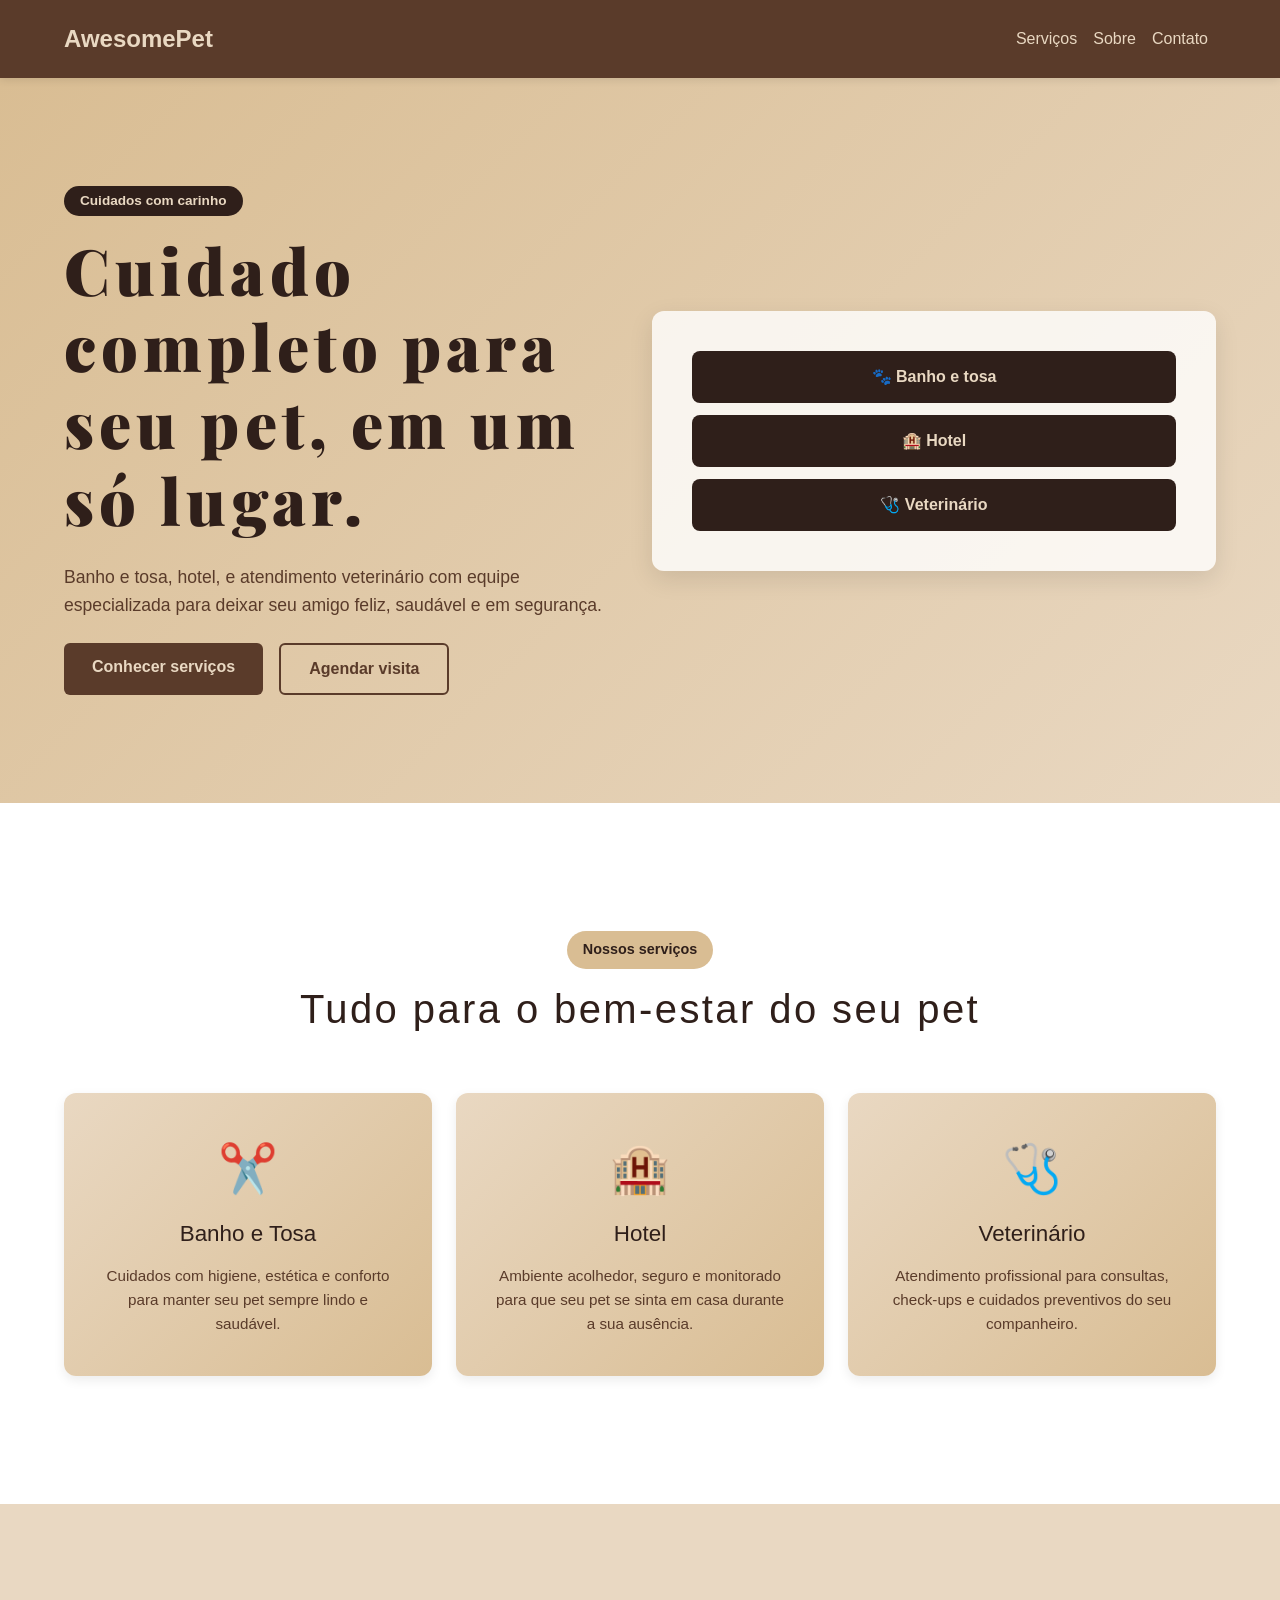
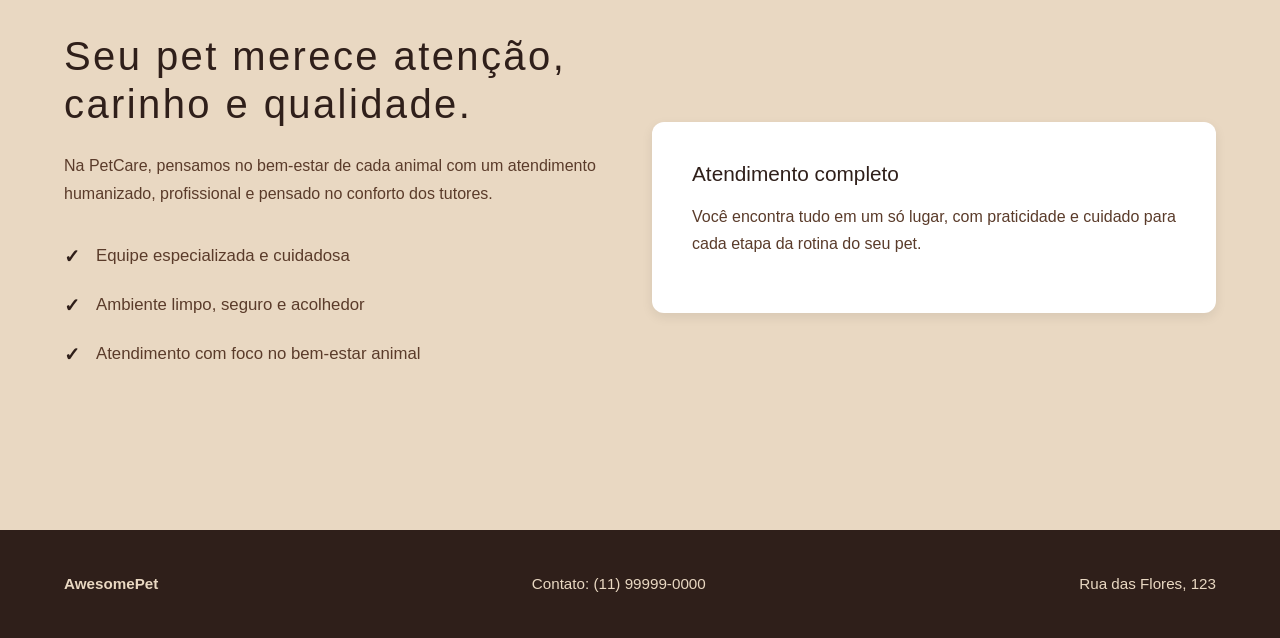
==== index.html @ 833f7760 "feat: Interface para projeto IBM" ====
<!doctype html>
<html lang="pt-BR">
  <head>
    <meta charset="UTF-8" />
    <meta name="viewport" content="width=device-width, initial-scale=1.0" />
    <title>AwesomePet | Serviços para Pets</title>
    <link
      href="https://cdn.jsdelivr.net/npm/bootstrap@5.3.3/dist/css/bootstrap.min.css"
      rel="stylesheet"
      crossorigin="anonymous"
    />
    <link rel="preconnect" href="https://fonts.googleapis.com" />
    <link rel="preconnect" href="https://fonts.gstatic.com" crossorigin />
    <link
      href="https://fonts.googleapis.com/css2?family=Playfair+Display:wght@700;900&display=swap"
      rel="stylesheet"
    />
    <link rel="stylesheet" href="css/styles.css" />
  </head>
  <body>
    <nav class="navbar navbar-expand-lg">
      <div class="container">
        <a class="navbar-brand" href="index.html">AwesomePet</a>
        <button
          class="navbar-toggler"
          type="button"
          data-bs-toggle="collapse"
          data-bs-target="#menuNav"
          aria-controls="menuNav"
          aria-expanded="false"
          aria-label="Toggle navigation"
        >
          <span class="navbar-toggler-icon"></span>
        </button>
        <div class="collapse navbar-collapse" id="menuNav">
          <ul class="navbar-nav ms-auto">
            <li class="nav-item">
              <a class="nav-link" href="#servicos">Serviços</a>
            </li>
            <li class="nav-item">
              <a class="nav-link" href="#sobre">Sobre</a>
            </li>
            <li class="nav-item">
              <a class="nav-link" href="#contato">Contato</a>
            </li>
          </ul>
        </div>
      </div>
    </nav>

    <header class="hero">
      <div class="container">
        <div class="row align-items-center gy-4">
          <div class="col-lg-6">
            <span class="badge">Cuidados com carinho</span>
            <h1>Cuidado completo para seu pet, em um só lugar.</h1>
            <p>
              Banho e tosa, hotel, e atendimento veterinário com equipe
              especializada para deixar seu amigo feliz, saudável e em
              segurança.
            </p>
            <div class="d-flex flex-wrap gap-3">
              <a class="btn btn-primary" href="#servicos">Conhecer serviços</a>
              <a class="btn btn-outline" href="#contato">Agendar visita</a>
            </div>
          </div>

          <div class="col-lg-6">
            <div class="hero-card">
              <div class="pet-pill">🐾 Banho e tosa</div>
              <div class="pet-pill">🏨 Hotel</div>
              <div class="pet-pill">🩺 Veterinário</div>
            </div>
          </div>
        </div>
      </div>
    </header>

    <main>
      <section id="servicos" class="services-section">
        <div class="container">
          <div class="section-title text-center">
            <span class="eyebrow">Nossos serviços</span>
            <h2>Tudo para o bem-estar do seu pet</h2>
          </div>

          <div class="row g-4">
            <div class="col-md-4">
              <a class="service-card-link" href="pages/banho-tosa.html">
                <div class="service-card">
                  <div class="icon">✂️</div>
                  <h3>Banho e Tosa</h3>
                  <p>
                    Cuidados com higiene, estética e conforto para manter seu
                    pet sempre lindo e saudável.
                  </p>
                </div>
              </a>
            </div>

            <div class="col-md-4">
              <a class="service-card-link" href="pages/hotel.html">
                <div class="service-card">
                  <div class="icon">🏨</div>
                  <h3>Hotel</h3>
                  <p>
                    Ambiente acolhedor, seguro e monitorado para que seu pet se
                    sinta em casa durante a sua ausência.
                  </p>
                </div>
              </a>
            </div>

            <div class="col-md-4">
              <a class="service-card-link" href="pages/veterinario.html">
                <div class="service-card">
                  <div class="icon">🩺</div>
                  <h3>Veterinário</h3>
                  <p>
                    Atendimento profissional para consultas, check-ups e
                    cuidados preventivos do seu companheiro.
                  </p>
                </div>
              </a>
            </div>
          </div>
        </div>
      </section>

      <section id="sobre" class="about-section">
        <div class="container">
          <div class="row align-items-center gy-4">
            <div class="col-lg-6">
              <h2>Seu pet merece atenção, carinho e qualidade.</h2>
              <p>
                Na PetCare, pensamos no bem-estar de cada animal com um
                atendimento humanizado, profissional e pensado no conforto dos
                tutores.
              </p>
              <ul class="feature-list">
                <li>Equipe especializada e cuidadosa</li>
                <li>Ambiente limpo, seguro e acolhedor</li>
                <li>Atendimento com foco no bem-estar animal</li>
              </ul>
            </div>

            <div class="col-lg-6">
              <div class="info-box">
                <h3>Atendimento completo</h3>
                <p>
                  Você encontra tudo em um só lugar, com praticidade e cuidado
                  para cada etapa da rotina do seu pet.
                </p>
              </div>
            </div>
          </div>
        </div>
      </section>
    </main>

    <footer id="contato" class="footer">
      <div
        class="container d-flex justify-content-between flex-wrap gap-3 align-items-center"
      >
        <div>
          <strong>AwesomePet</strong>
        </div>
        <div>Contato: (11) 99999-0000</div>
        <div>Rua das Flores, 123</div>
      </div>
    </footer>

    <script
      src="https://cdn.jsdelivr.net/npm/bootstrap@5.3.3/dist/js/bootstrap.bundle.min.js"
      crossorigin="anonymous"
    ></script>
  </body>
</html>
---- css/styles.css ----
:root {
  --beige: #e9d8c2;
  --beige-strong: #d9bd93;
  --brown: #5a3b2a;
  --brown-dark: #2f1f1a;
}

* {
  box-sizing: border-box;
}

html, body {
  margin: 0;
  padding: 0;
  height: 100%;
}

body {
  background: var(--beige);
  color: var(--brown);
  font-family: 'Segoe UI', Tahoma, Geneva, Verdana, sans-serif;
  display: flex;
  flex-direction: column;
}

/* ===== NAVBAR ===== */
.navbar {
  background-color: var(--brown);
  padding: 1rem 0;
  box-shadow: 0 2px 8px rgba(0, 0, 0, 0.1);
  position: sticky;
  top: 0;
  z-index: 100;
}

.navbar .container {
  padding: 0 24px;
}

.navbar-brand {
  font-size: 1.5rem;
  font-weight: bold;
  color: var(--beige) !important;
}

.navbar-brand:hover {
  color: var(--beige-strong) !important;
}

.nav-link {
  color: var(--beige) !important;
  font-weight: 500;
  transition: color 0.3s ease;
}

.nav-link:hover {
  color: var(--beige-strong) !important;
}

.navbar-toggler {
  border-color: var(--beige);
}

.navbar-toggler-icon {
  background-image: url("data:image/svg+xml,%3csvg xmlns='http://www.w3.org/2000/svg' viewBox='0 0 30 30'%3e%3cpath stroke='%23e9d8c2' stroke-linecap='round' stroke-miterlimit='10' stroke-width='2' d='M4 7h22M4 15h22M4 23h22'/%3e%3c/svg%3e");
}

/* ===== HERO SECTION ===== */
.hero {
  background: linear-gradient(135deg, var(--beige-strong) 0%, var(--beige) 100%);
  padding: 60px 0;
  flex-grow: 1;
  display: flex;
  align-items: center;
}

.hero .container {
  padding: 48px 24px;
}

.hero .badge {
  display: inline-block;
  background-color: var(--brown-dark);
  color: var(--beige);
  padding: 8px 16px;
  border-radius: 20px;
  font-size: 0.85rem;
  font-weight: 600;
  margin-bottom: 16px;
}

.hero h1 {
  margin: 0 0 24px 0;
  font-size: clamp(2.2rem, 6vw, 4rem);
  letter-spacing: 0.08em;
  color: var(--brown-dark);
  line-height: 1.2;
  font-family: 'Playfair Display', serif;
  font-weight: 900;
}

.hero p {
  margin: 0 0 24px 0;
  font-size: 1.1rem;
  color: var(--brown);
  line-height: 1.6;
}

.btn {
  display: inline-block;
  padding: 12px 28px;
  font-size: 1rem;
  font-weight: 600;
  border-radius: 6px;
  text-decoration: none;
  transition: all 0.3s ease;
  cursor: pointer;
  border: none;
}

.btn-primary {
  background-color: var(--brown);
  color: var(--beige);
}

.btn-primary:hover {
  background-color: var(--brown-dark);
  transform: translateY(-2px);
}

.btn-outline {
  background-color: transparent;
  color: var(--brown);
  border: 2px solid var(--brown);
}

.btn-outline:hover {
  background-color: var(--brown);
  color: var(--beige);
  transform: translateY(-2px);
}

/* ===== HERO CARD ===== */
.hero-card {
  display: flex;
  flex-direction: column;
  gap: 12px;
  padding: 40px;
  background: rgba(255, 255, 255, 0.8);
  border-radius: 12px;
  box-shadow: 0 8px 24px rgba(0, 0, 0, 0.1);
}

.pet-pill {
  background-color: var(--brown-dark);
  color: var(--beige);
  padding: 14px 20px;
  border-radius: 8px;
  font-weight: 600;
  text-align: center;
  font-size: 1rem;
}

/* ===== MAIN CONTENT ===== */
main {
  flex-grow: 1;
}

.container {
  max-width: 1200px;
  margin: 0 auto;
  padding: 48px 24px;
}

h1, h2, h3 {
  color: var(--brown-dark);
}

h2 {
  font-size: clamp(1.8rem, 4vw, 2.5rem);
  margin: 0 0 24px 0;
  letter-spacing: 0.06em;
}

p {
  margin: 16px 0;
  font-size: 1rem;
  line-height: 1.7;
  color: var(--brown);
}

/* ===== SERVICES SECTION ===== */
.services-section {
  background-color: #fff;
  padding: 80px 0;
}

.section-title {
  margin-bottom: 60px;
}

.eyebrow {
  display: inline-block;
  background-color: var(--beige-strong);
  color: var(--brown-dark);
  padding: 8px 16px;
  border-radius: 20px;
  font-size: 0.9rem;
  font-weight: 600;
  margin-bottom: 16px;
}

.service-card-link {
  text-decoration: none;
  display: block;
  height: 100%;
}

.service-card {
  background: linear-gradient(135deg, var(--beige) 0%, var(--beige-strong) 100%);
  padding: 40px;
  border-radius: 12px;
  text-align: center;
  transition: all 0.3s ease;
  height: 100%;
  box-shadow: 0 4px 12px rgba(0, 0, 0, 0.08);
}

.service-card:hover {
  transform: translateY(-8px);
  box-shadow: 0 12px 24px rgba(0, 0, 0, 0.15);
}

.service-card .icon {
  font-size: 3rem;
  margin-bottom: 16px;
}

.service-card h3 {
  font-size: 1.4rem;
  margin: 16px 0;
  color: var(--brown-dark);
}

.service-card p {
  color: var(--brown);
  font-size: 0.95rem;
  line-height: 1.6;
  margin: 0;
}

/* ===== ABOUT SECTION ===== */
.about-section {
  background-color: var(--beige);
  padding: 80px 0;
}

.about-section h2 {
  color: var(--brown-dark);
  margin-bottom: 24px;
}

.feature-list {
  list-style: none;
  padding: 0;
  margin: 24px 0;
}

.feature-list li {
  padding: 12px 0;
  padding-left: 32px;
  position: relative;
  font-size: 1.05rem;
  color: var(--brown);
}

.feature-list li:before {
  content: "✓";
  position: absolute;
  left: 0;
  font-weight: bold;
  color: var(--brown-dark);
  font-size: 1.2rem;
}

.info-box {
  background-color: #fff;
  padding: 40px;
  border-radius: 12px;
  box-shadow: 0 4px 12px rgba(0, 0, 0, 0.08);
}

.info-box h3 {
  margin-top: 0;
  color: var(--brown-dark);
  font-size: 1.3rem;
}

.info-box p {
  color: var(--brown);
  line-height: 1.7;
}

/* ===== FOOTER ===== */
.footer {
  background-color: var(--brown-dark);
  color: var(--beige);
  padding: 40px 0;
  text-align: center;
  margin-top: auto;
}

.footer .container {
  padding: 0 24px;
}

.footer div {
  font-size: 0.95rem;
  line-height: 1.8;
}

/* ===== PAGE SHELL (inner pages) ===== */
.page-shell {
  background-color: var(--beige);
}

.page-header {
  min-height: calc(100vh - 60px);
  display: flex;
  align-items: center;
  padding: 60px 0;
}

.placeholder-card {
  background-color: #fff;
  padding: 60px 40px;
  border-radius: 12px;
  text-align: center;
  box-shadow: 0 8px 24px rgba(0, 0, 0, 0.1);
  max-width: 600px;
  margin: 0 auto;
}

.placeholder-card .badge {
  display: inline-block;
  background-color: var(--brown-dark);
  color: var(--beige);
  padding: 8px 16px;
  border-radius: 20px;
  font-size: 0.85rem;
  font-weight: 600;
  margin-bottom: 24px;
}

.placeholder-card h1 {
  font-size: 2.5rem;
  margin: 24px 0;
  color: var(--brown-dark);
}

.placeholder-card p {
  color: var(--brown);
  font-size: 1.05rem;
  line-height: 1.7;
  margin: 16px 0;
}

.back-link {
  display: inline-block;
  margin-top: 24px;
  padding: 12px 24px;
  background-color: var(--brown);
  color: var(--beige);
  text-decoration: none;
  border-radius: 6px;
  font-weight: 600;
  transition: all 0.3s ease;
}

.back-link:hover {
  background-color: var(--brown-dark);
  transform: translateY(-2px);
}

/* ===== RESPONSIVE ===== */
@media (max-width: 768px) {
  .hero {
    padding: 40px 0;
  }

  .hero .container {
    padding: 32px 16px;
  }

  .hero h1 {
    font-size: 2rem;
    margin-bottom: 16px;
  }

  .hero p {
    font-size: 1rem;
  }

  .hero-card {
    padding: 30px 20px;
  }

  .services-section,
  .about-section {
    padding: 60px 0;
  }

  .section-title {
    margin-bottom: 40px;
  }

  .service-card {
    padding: 30px 20px;
  }

  .info-box {
    padding: 30px 20px;
  }

  .placeholder-card {
    padding: 40px 24px;
    margin: 20px;
  }

  .placeholder-card h1 {
    font-size: 1.8rem;
  }
}
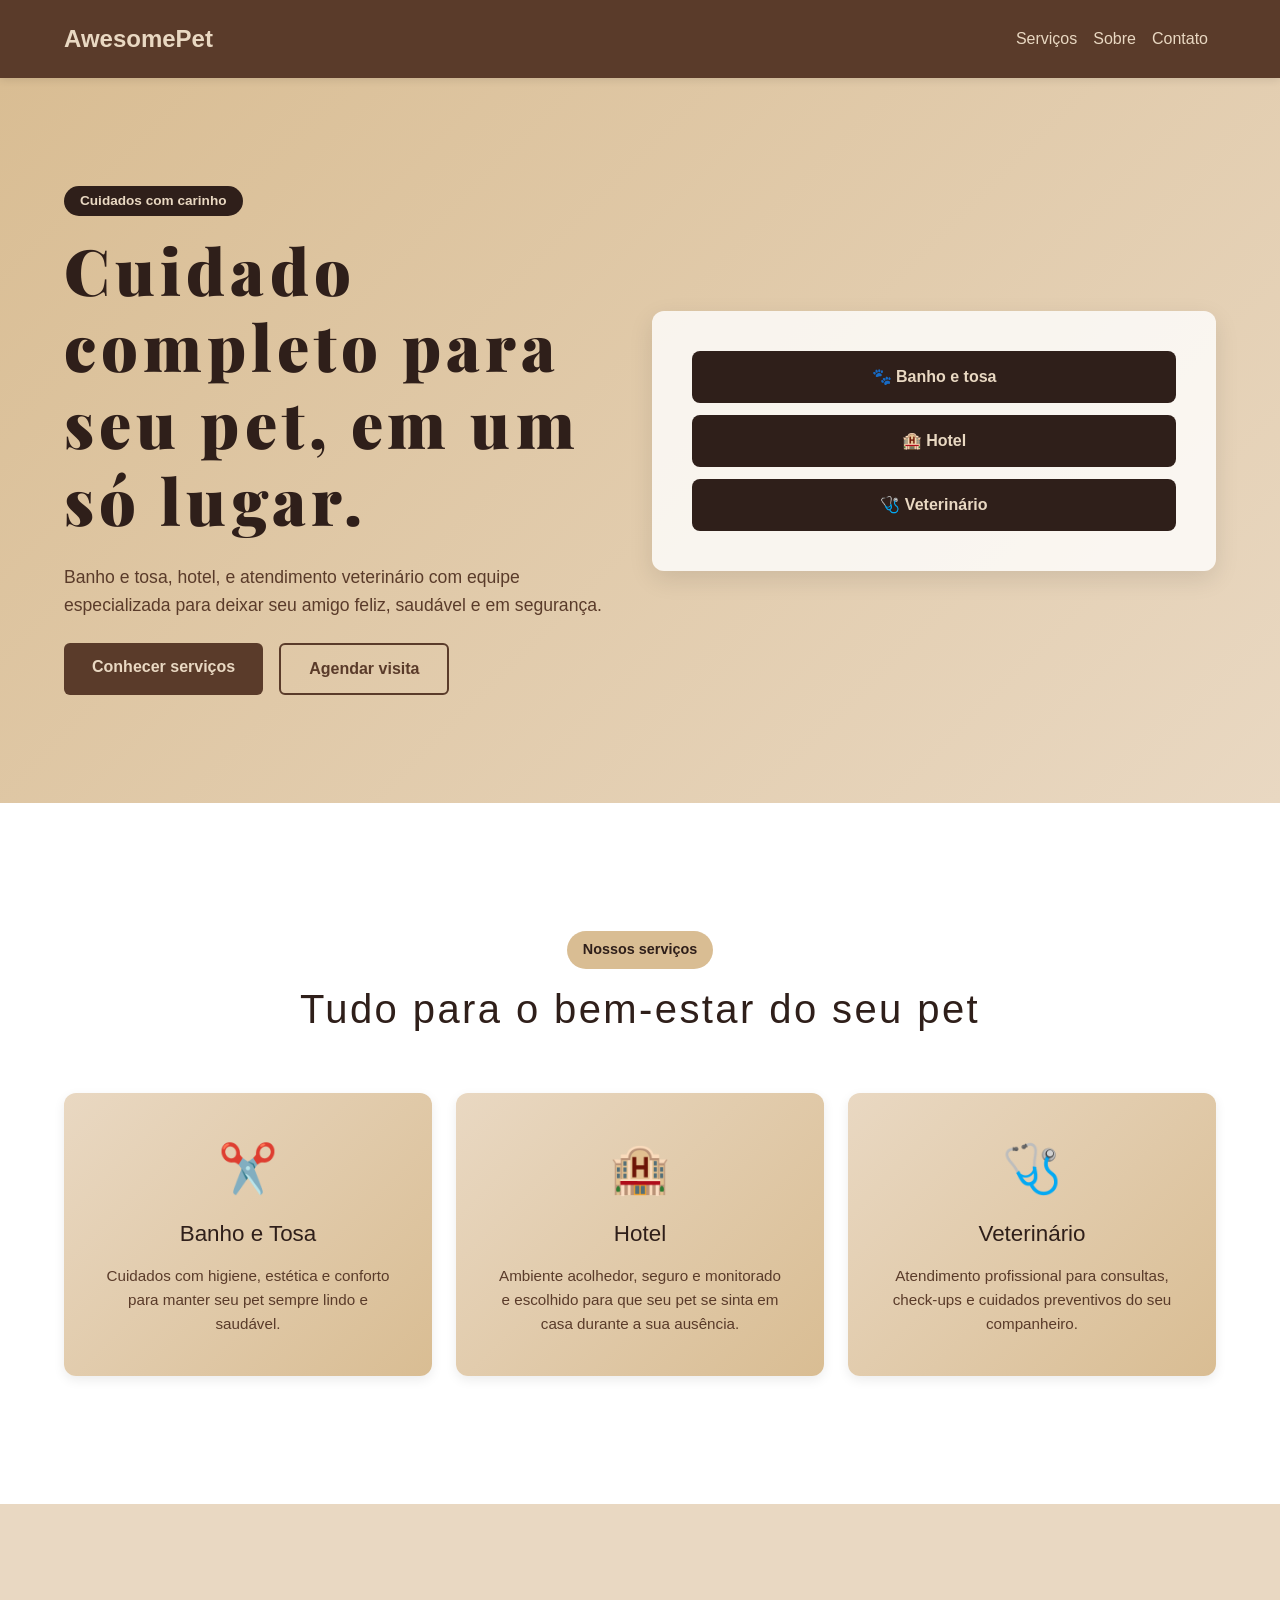
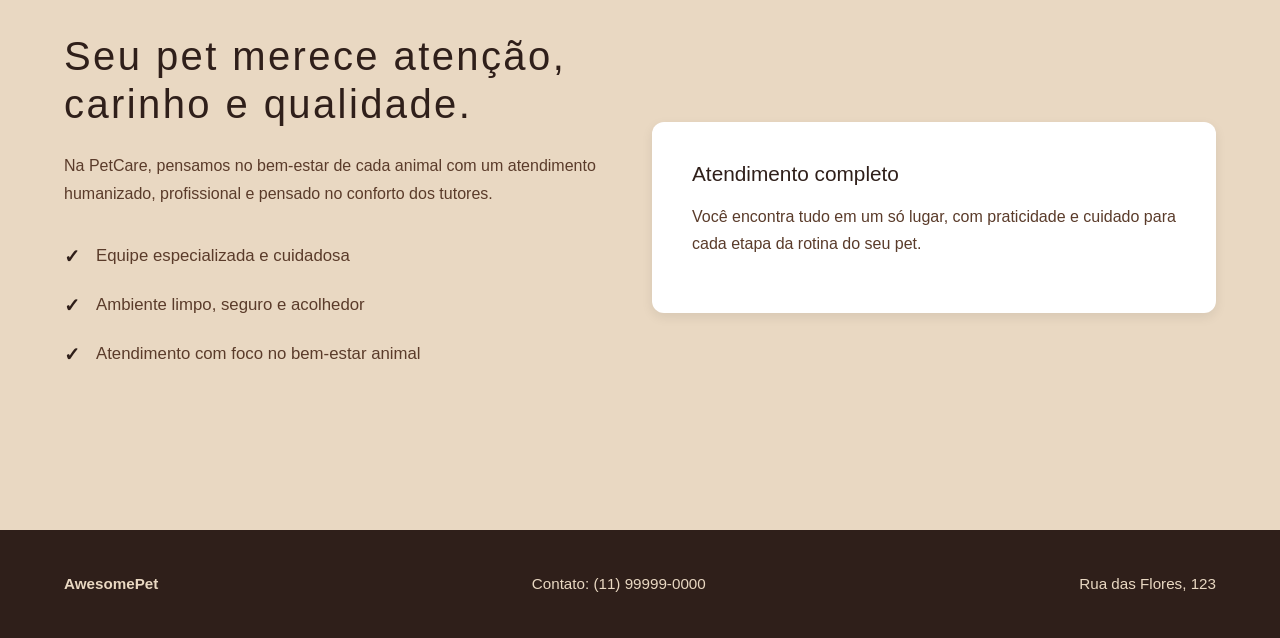
==== commit 64149499: "IBM project" ====
--- a/index.html
+++ b/index.html
@@ -104,7 +104,7 @@
                   <div class="icon">🏨</div>
                   <h3>Hotel</h3>
                   <p>
-                    Ambiente acolhedor, seguro e monitorado para que seu pet se
+                    Ambiente acolhedor, seguro e monitorado e escolhido para que seu pet se
                     sinta em casa durante a sua ausência.
                   </p>
                 </div>
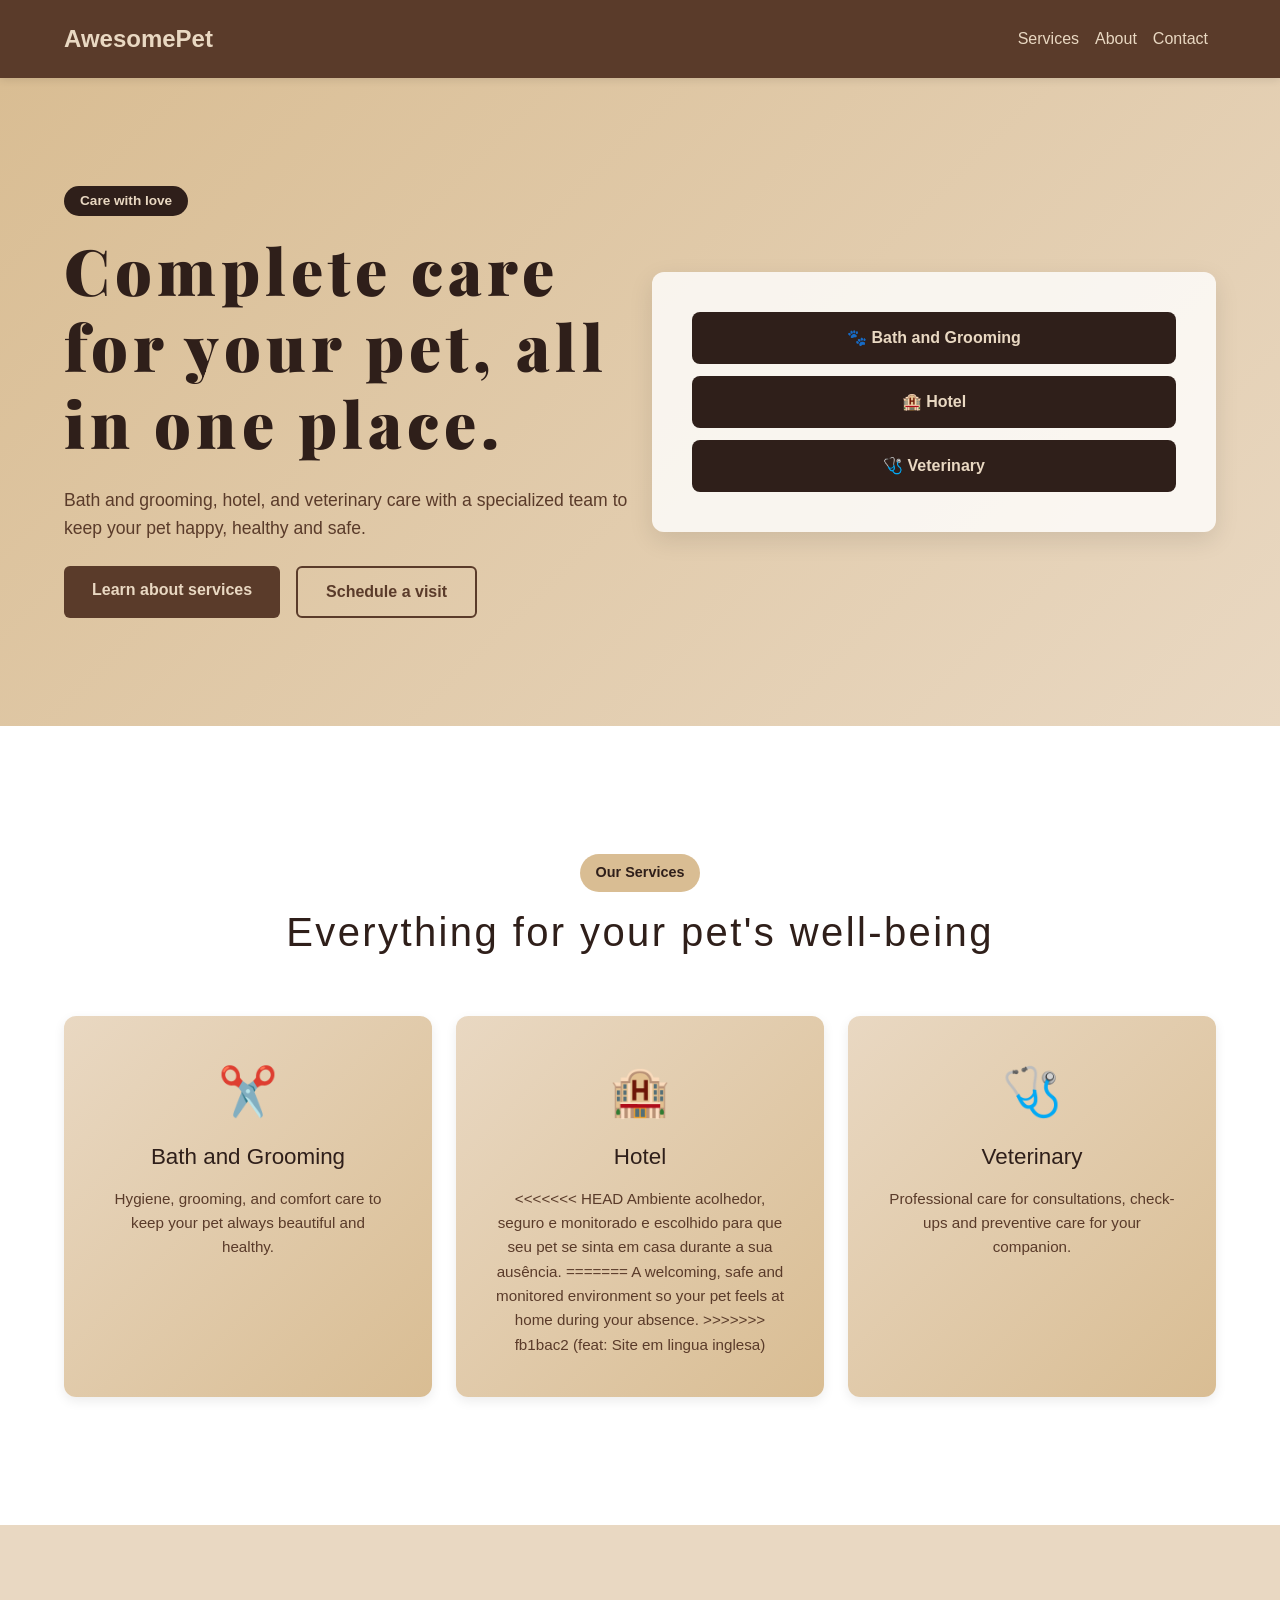
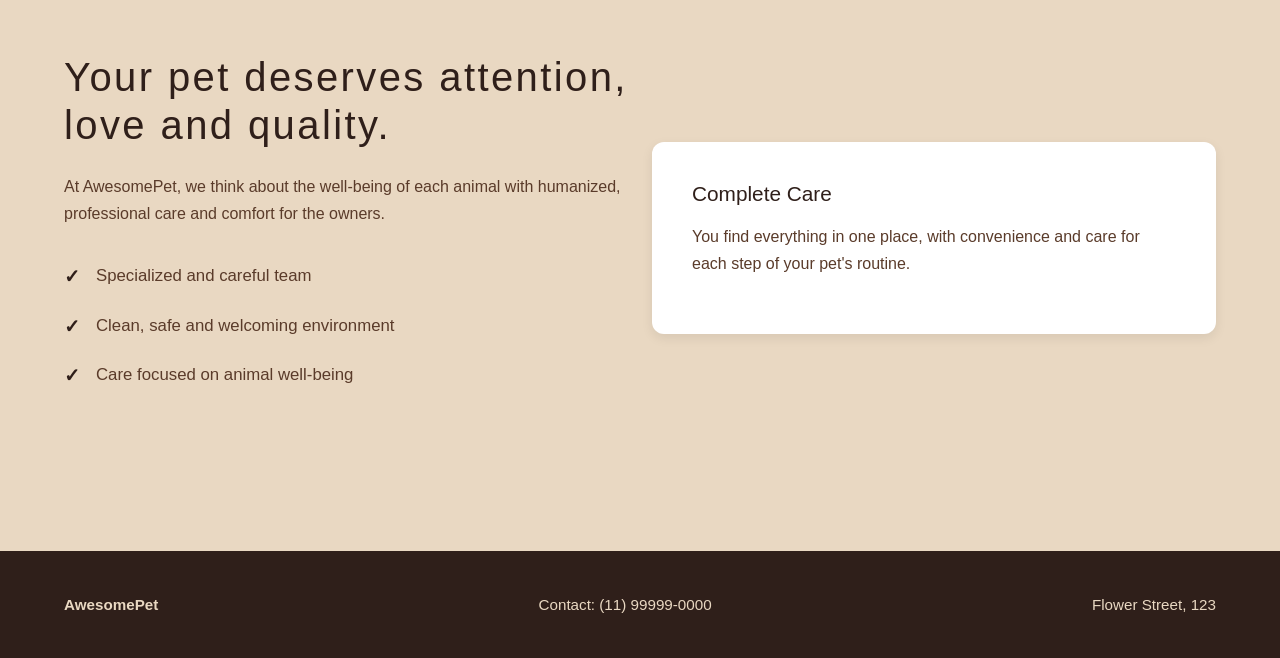
==== commit adca144c: "feat: Site em lingua inglesa" ====
--- a/index.html
+++ b/index.html
@@ -1,9 +1,9 @@
 <!doctype html>
-<html lang="pt-BR">
+<html lang="en">
   <head>
     <meta charset="UTF-8" />
     <meta name="viewport" content="width=device-width, initial-scale=1.0" />
-    <title>AwesomePet | Serviços para Pets</title>
+    <title>AwesomePet | Pet Services</title>
     <link
       href="https://cdn.jsdelivr.net/npm/bootstrap@5.3.3/dist/css/bootstrap.min.css"
       rel="stylesheet"
@@ -35,13 +35,13 @@
         <div class="collapse navbar-collapse" id="menuNav">
           <ul class="navbar-nav ms-auto">
             <li class="nav-item">
-              <a class="nav-link" href="#servicos">Serviços</a>
+              <a class="nav-link" href="#servicos">Services</a>
             </li>
             <li class="nav-item">
-              <a class="nav-link" href="#sobre">Sobre</a>
+              <a class="nav-link" href="#sobre">About</a>
             </li>
             <li class="nav-item">
-              <a class="nav-link" href="#contato">Contato</a>
+              <a class="nav-link" href="#contato">Contact</a>
             </li>
           </ul>
         </div>
@@ -52,24 +52,25 @@
       <div class="container">
         <div class="row align-items-center gy-4">
           <div class="col-lg-6">
-            <span class="badge">Cuidados com carinho</span>
-            <h1>Cuidado completo para seu pet, em um só lugar.</h1>
+            <span class="badge">Care with love</span>
+            <h1>Complete care for your pet, all in one place.</h1>
             <p>
-              Banho e tosa, hotel, e atendimento veterinário com equipe
-              especializada para deixar seu amigo feliz, saudável e em
-              segurança.
+              Bath and grooming, hotel, and veterinary care with a specialized
+              team to keep your pet happy, healthy and safe.
             </p>
             <div class="d-flex flex-wrap gap-3">
-              <a class="btn btn-primary" href="#servicos">Conhecer serviços</a>
-              <a class="btn btn-outline" href="#contato">Agendar visita</a>
+              <a class="btn btn-primary" href="#servicos"
+                >Learn about services</a
+              >
+              <a class="btn btn-outline" href="#contato">Schedule a visit</a>
             </div>
           </div>
 
           <div class="col-lg-6">
             <div class="hero-card">
-              <div class="pet-pill">🐾 Banho e tosa</div>
+              <div class="pet-pill">🐾 Bath and Grooming</div>
               <div class="pet-pill">🏨 Hotel</div>
-              <div class="pet-pill">🩺 Veterinário</div>
+              <div class="pet-pill">🩺 Veterinary</div>
             </div>
           </div>
         </div>
@@ -80,8 +81,8 @@
       <section id="servicos" class="services-section">
         <div class="container">
           <div class="section-title text-center">
-            <span class="eyebrow">Nossos serviços</span>
-            <h2>Tudo para o bem-estar do seu pet</h2>
+            <span class="eyebrow">Our Services</span>
+            <h2>Everything for your pet's well-being</h2>
           </div>
 
           <div class="row g-4">
@@ -89,10 +90,10 @@
               <a class="service-card-link" href="pages/banho-tosa.html">
                 <div class="service-card">
                   <div class="icon">✂️</div>
-                  <h3>Banho e Tosa</h3>
+                  <h3>Bath and Grooming</h3>
                   <p>
-                    Cuidados com higiene, estética e conforto para manter seu
-                    pet sempre lindo e saudável.
+                    Hygiene, grooming, and comfort care to keep your pet always
+                    beautiful and healthy.
                   </p>
                 </div>
               </a>
@@ -104,8 +105,13 @@
                   <div class="icon">🏨</div>
                   <h3>Hotel</h3>
                   <p>
+<<<<<<< HEAD
                     Ambiente acolhedor, seguro e monitorado e escolhido para que seu pet se
                     sinta em casa durante a sua ausência.
+=======
+                    A welcoming, safe and monitored environment so your pet
+                    feels at home during your absence.
+>>>>>>> fb1bac2 (feat: Site em lingua inglesa)
                   </p>
                 </div>
               </a>
@@ -115,10 +121,10 @@
               <a class="service-card-link" href="pages/veterinario.html">
                 <div class="service-card">
                   <div class="icon">🩺</div>
-                  <h3>Veterinário</h3>
+                  <h3>Veterinary</h3>
                   <p>
-                    Atendimento profissional para consultas, check-ups e
-                    cuidados preventivos do seu companheiro.
+                    Professional care for consultations, check-ups and
+                    preventive care for your companion.
                   </p>
                 </div>
               </a>
@@ -131,25 +137,24 @@
         <div class="container">
           <div class="row align-items-center gy-4">
             <div class="col-lg-6">
-              <h2>Seu pet merece atenção, carinho e qualidade.</h2>
+              <h2>Your pet deserves attention, love and quality.</h2>
               <p>
-                Na PetCare, pensamos no bem-estar de cada animal com um
-                atendimento humanizado, profissional e pensado no conforto dos
-                tutores.
+                At AwesomePet, we think about the well-being of each animal with
+                humanized, professional care and comfort for the owners.
               </p>
               <ul class="feature-list">
-                <li>Equipe especializada e cuidadosa</li>
-                <li>Ambiente limpo, seguro e acolhedor</li>
-                <li>Atendimento com foco no bem-estar animal</li>
+                <li>Specialized and careful team</li>
+                <li>Clean, safe and welcoming environment</li>
+                <li>Care focused on animal well-being</li>
               </ul>
             </div>
 
             <div class="col-lg-6">
               <div class="info-box">
-                <h3>Atendimento completo</h3>
+                <h3>Complete Care</h3>
                 <p>
-                  Você encontra tudo em um só lugar, com praticidade e cuidado
-                  para cada etapa da rotina do seu pet.
+                  You find everything in one place, with convenience and care
+                  for each step of your pet's routine.
                 </p>
               </div>
             </div>
@@ -165,8 +170,8 @@
         <div>
           <strong>AwesomePet</strong>
         </div>
-        <div>Contato: (11) 99999-0000</div>
-        <div>Rua das Flores, 123</div>
+        <div>Contact: (11) 99999-0000</div>
+        <div>Flower Street, 123</div>
       </div>
     </footer>
 
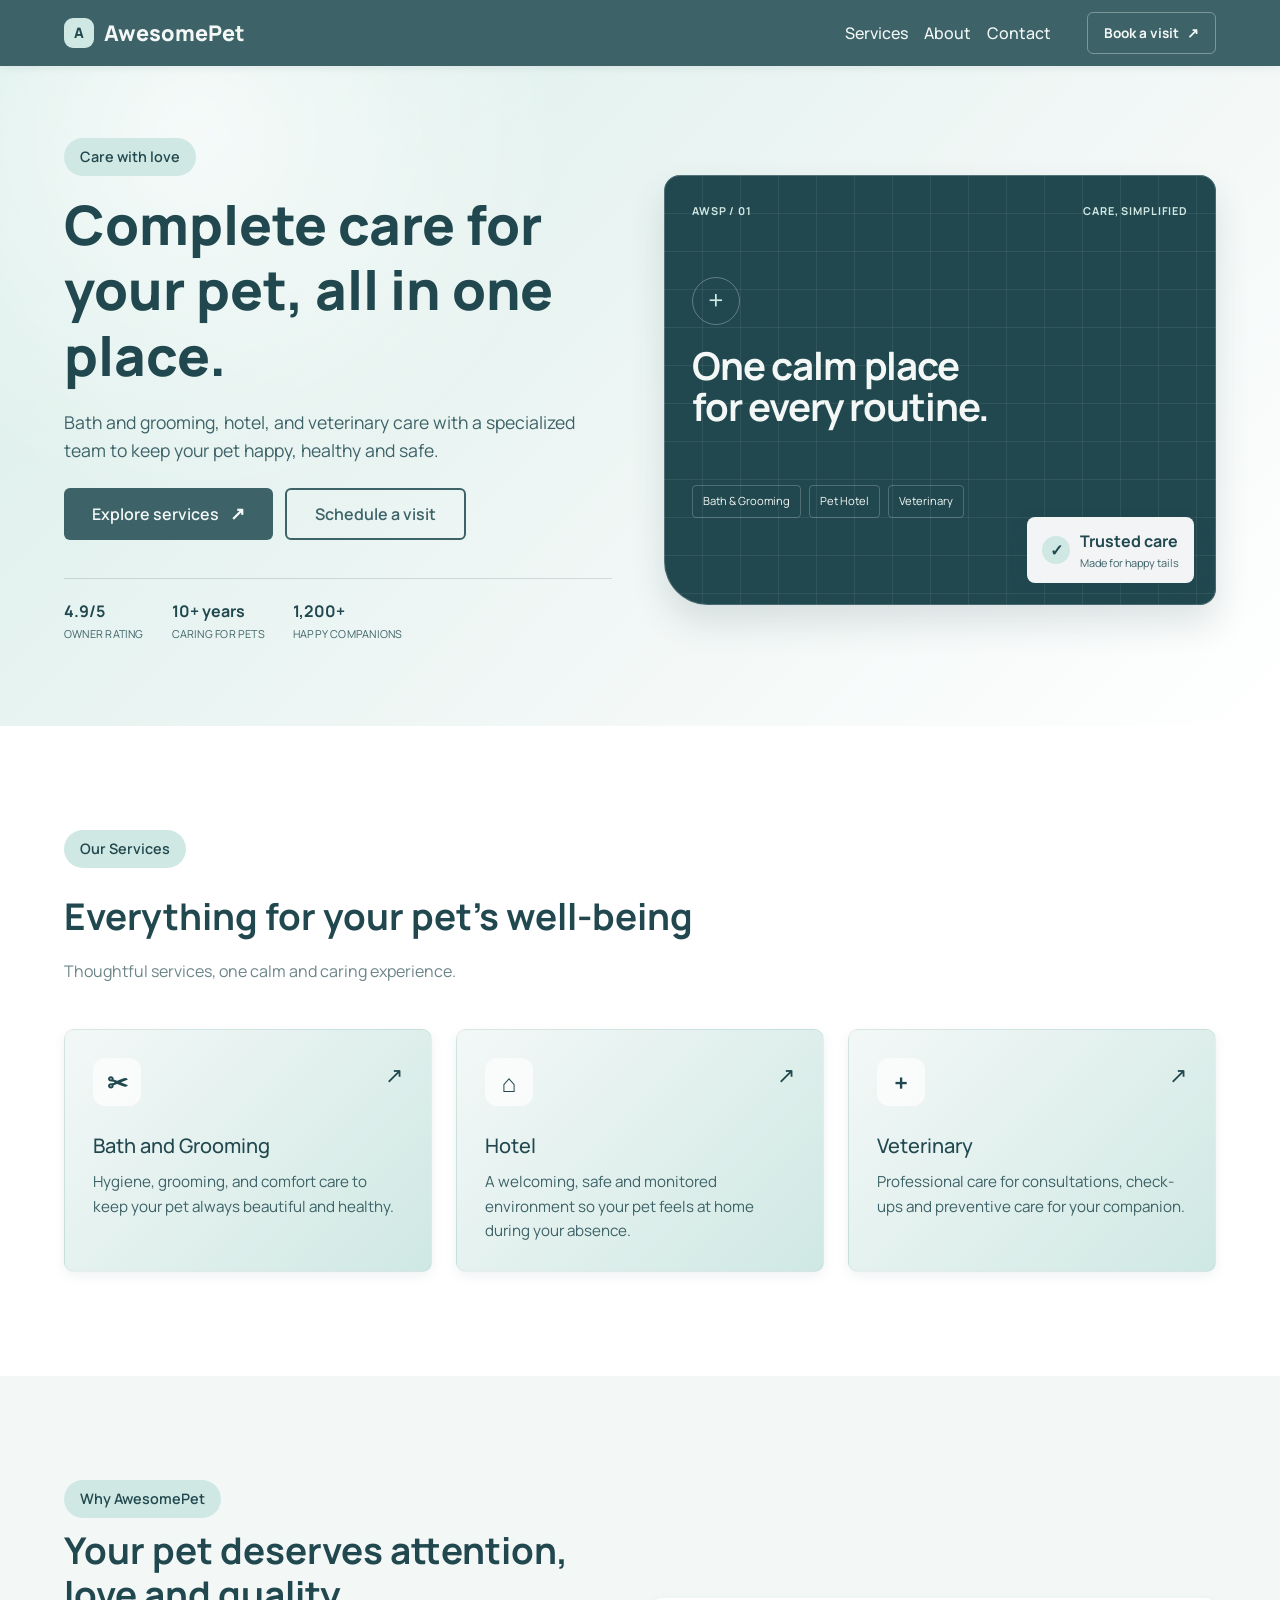
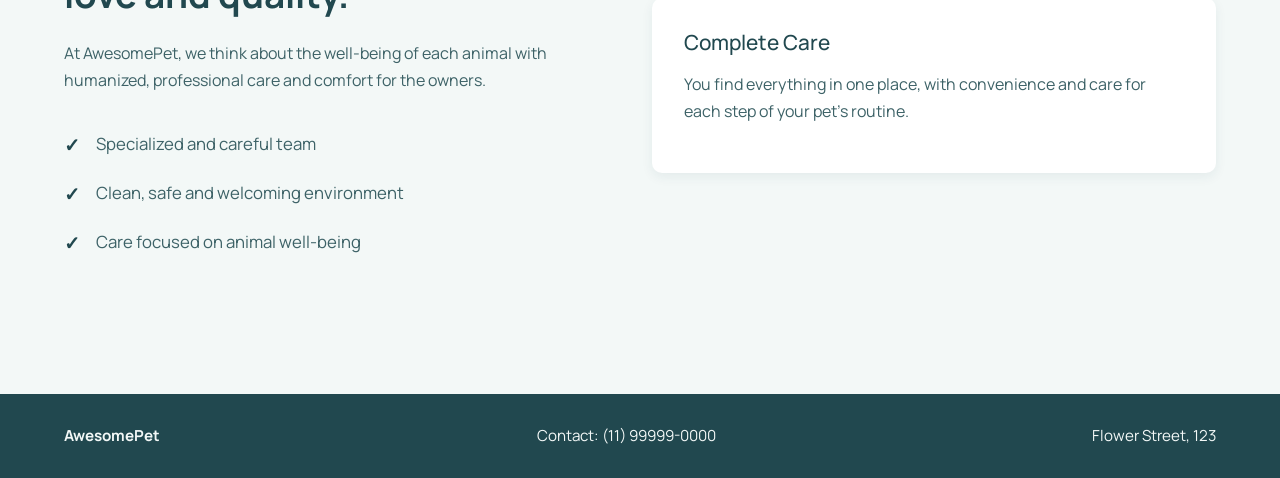
==== commit 25cec888: "refactor: mudança de cores nas páginas" ====
--- a/index.html
+++ b/index.html
@@ -9,18 +9,15 @@
       rel="stylesheet"
       crossorigin="anonymous"
     />
-    <link rel="preconnect" href="https://fonts.googleapis.com" />
-    <link rel="preconnect" href="https://fonts.gstatic.com" crossorigin />
-    <link
-      href="https://fonts.googleapis.com/css2?family=Playfair+Display:wght@700;900&display=swap"
-      rel="stylesheet"
-    />
     <link rel="stylesheet" href="css/styles.css" />
   </head>
   <body>
     <nav class="navbar navbar-expand-lg">
       <div class="container">
-        <a class="navbar-brand" href="index.html">AwesomePet</a>
+        <a class="navbar-brand" href="index.html">
+          <span class="brand-mark">A</span>
+          <span>AwesomePet</span>
+        </a>
         <button
           class="navbar-toggler"
           type="button"
@@ -44,6 +41,7 @@
               <a class="nav-link" href="#contato">Contact</a>
             </li>
           </ul>
+          <a class="nav-action" href="#contato">Book a visit <span>↗</span></a>
         </div>
       </div>
     </nav>
@@ -51,26 +49,59 @@
     <header class="hero">
       <div class="container">
         <div class="row align-items-center gy-4">
-          <div class="col-lg-6">
-            <span class="badge">Care with love</span>
+          <div class="col-lg-6 hero-copy">
+            <span class="eyebrow hero-eyebrow"
+              ><span class="eyebrow-dot"></span>Care with love</span
+            >
             <h1>Complete care for your pet, all in one place.</h1>
             <p>
               Bath and grooming, hotel, and veterinary care with a specialized
               team to keep your pet happy, healthy and safe.
             </p>
-            <div class="d-flex flex-wrap gap-3">
+            <div class="hero-actions">
               <a class="btn btn-primary" href="#servicos"
-                >Learn about services</a
+                >Explore services <span>↗</span></a
               >
               <a class="btn btn-outline" href="#contato">Schedule a visit</a>
             </div>
+            <div class="hero-proof">
+              <div>
+                <strong>4.9/5</strong>
+                <span>owner rating</span>
+              </div>
+              <div>
+                <strong>10+ years</strong>
+                <span>caring for pets</span>
+              </div>
+              <div>
+                <strong>1,200+</strong>
+                <span>happy companions</span>
+              </div>
+            </div>
           </div>
 
           <div class="col-lg-6">
-            <div class="hero-card">
-              <div class="pet-pill">🐾 Bath and Grooming</div>
-              <div class="pet-pill">🏨 Hotel</div>
-              <div class="pet-pill">🩺 Veterinary</div>
+            <div class="hero-visual">
+              <div class="visual-header">
+                <span>AWSP / 01</span>
+                <span>Care, simplified</span>
+              </div>
+              <div class="visual-center">
+                <span class="visual-symbol">+</span>
+                <strong>One calm place<br />for every routine.</strong>
+              </div>
+              <div class="visual-services">
+                <span>Bath & Grooming</span>
+                <span>Pet Hotel</span>
+                <span>Veterinary</span>
+              </div>
+              <div class="visual-note">
+                <span class="visual-note-icon">✓</span>
+                <span
+                  ><strong>Trusted care</strong
+                  ><small>Made for happy tails</small></span
+                >
+              </div>
             </div>
           </div>
         </div>
@@ -80,16 +111,20 @@
     <main>
       <section id="servicos" class="services-section">
         <div class="container">
-          <div class="section-title text-center">
+          <div class="section-title">
             <span class="eyebrow">Our Services</span>
             <h2>Everything for your pet's well-being</h2>
+            <p>Thoughtful services, one calm and caring experience.</p>
           </div>
 
           <div class="row g-4">
             <div class="col-md-4">
               <a class="service-card-link" href="pages/banho-tosa.html">
                 <div class="service-card">
-                  <div class="icon">✂️</div>
+                  <div class="service-card-top">
+                    <div class="icon">✂</div>
+                    <span class="card-arrow">↗</span>
+                  </div>
                   <h3>Bath and Grooming</h3>
                   <p>
                     Hygiene, grooming, and comfort care to keep your pet always
@@ -102,16 +137,14 @@
             <div class="col-md-4">
               <a class="service-card-link" href="pages/hotel.html">
                 <div class="service-card">
-                  <div class="icon">🏨</div>
+                  <div class="service-card-top">
+                    <div class="icon">⌂</div>
+                    <span class="card-arrow">↗</span>
+                  </div>
                   <h3>Hotel</h3>
                   <p>
-<<<<<<< HEAD
-                    Ambiente acolhedor, seguro e monitorado e escolhido para que seu pet se
-                    sinta em casa durante a sua ausência.
-=======
                     A welcoming, safe and monitored environment so your pet
                     feels at home during your absence.
->>>>>>> fb1bac2 (feat: Site em lingua inglesa)
                   </p>
                 </div>
               </a>
@@ -120,7 +153,10 @@
             <div class="col-md-4">
               <a class="service-card-link" href="pages/veterinario.html">
                 <div class="service-card">
-                  <div class="icon">🩺</div>
+                  <div class="service-card-top">
+                    <div class="icon">+</div>
+                    <span class="card-arrow">↗</span>
+                  </div>
                   <h3>Veterinary</h3>
                   <p>
                     Professional care for consultations, check-ups and
@@ -137,6 +173,7 @@
         <div class="container">
           <div class="row align-items-center gy-4">
             <div class="col-lg-6">
+              <span class="eyebrow">Why AwesomePet</span>
               <h2>Your pet deserves attention, love and quality.</h2>
               <p>
                 At AwesomePet, we think about the well-being of each animal with
--- a/css/styles.css
+++ b/css/styles.css
@@ -1,8 +1,10 @@
+@import url('https://fonts.googleapis.com/css2?family=Manrope:wght@400;500;600;700;800&display=swap');
+
 :root {
-  --beige: #e9d8c2;
-  --beige-strong: #d9bd93;
-  --brown: #5a3b2a;
-  --brown-dark: #2f1f1a;
+  --beige: #f3f8f7;
+  --beige-strong: #cfe8e3;
+  --brown: #3d6267;
+  --brown-dark: #21484f;
 }
 
 * {
@@ -18,7 +20,7 @@
 body {
   background: var(--beige);
   color: var(--brown);
-  font-family: 'Segoe UI', Tahoma, Geneva, Verdana, sans-serif;
+  font-family: 'Manrope', 'Segoe UI', sans-serif;
   display: flex;
   flex-direction: column;
 }
@@ -26,8 +28,8 @@
 /* ===== NAVBAR ===== */
 .navbar {
   background-color: var(--brown);
-  padding: 1rem 0;
-  box-shadow: 0 2px 8px rgba(0, 0, 0, 0.1);
+  padding: 0.75rem 0;
+  box-shadow: 0 2px 8px rgba(33, 72, 79, 0.08);
   position: sticky;
   top: 0;
   z-index: 100;
@@ -38,9 +40,24 @@
 }
 
 .navbar-brand {
-  font-size: 1.5rem;
-  font-weight: bold;
+  display: inline-flex;
+  align-items: center;
+  gap: 10px;
+  font-size: 1.35rem;
+  font-weight: 800;
   color: var(--beige) !important;
+}
+
+.brand-mark {
+  display: grid;
+  width: 30px;
+  height: 30px;
+  place-items: center;
+  border-radius: 9px;
+  background: var(--beige-strong);
+  color: var(--brown-dark);
+  font-size: 0.9rem;
+  font-weight: 800;
 }
 
 .navbar-brand:hover {
@@ -57,25 +74,66 @@
   color: var(--beige-strong) !important;
 }
 
+.nav-action {
+  display: inline-flex;
+  align-items: center;
+  gap: 8px;
+  margin-left: 28px;
+  padding: 10px 16px;
+  border: 1px solid rgba(243, 248, 247, 0.35);
+  border-radius: 6px;
+  color: var(--beige);
+  font-size: 0.85rem;
+  font-weight: 700;
+  text-decoration: none;
+  transition: background-color 0.2s ease, color 0.2s ease;
+}
+
+.nav-action:hover {
+  background-color: var(--beige-strong);
+  color: var(--brown-dark);
+}
+
 .navbar-toggler {
   border-color: var(--beige);
 }
 
 .navbar-toggler-icon {
-  background-image: url("data:image/svg+xml,%3csvg xmlns='http://www.w3.org/2000/svg' viewBox='0 0 30 30'%3e%3cpath stroke='%23e9d8c2' stroke-linecap='round' stroke-miterlimit='10' stroke-width='2' d='M4 7h22M4 15h22M4 23h22'/%3e%3c/svg%3e");
+  background-image: url("data:image/svg+xml,%3csvg xmlns='http://www.w3.org/2000/svg' viewBox='0 0 30 30'%3e%3cpath stroke='%23f3f8f7' stroke-linecap='round' stroke-miterlimit='10' stroke-width='2' d='M4 7h22M4 15h22M4 23h22'/%3e%3c/svg%3e");
 }
 
 /* ===== HERO SECTION ===== */
 .hero {
-  background: linear-gradient(135deg, var(--beige-strong) 0%, var(--beige) 100%);
-  padding: 60px 0;
+  background:
+    radial-gradient(circle at 15% 10%, rgba(255, 255, 255, 0.7), transparent 30%),
+    linear-gradient(135deg, #d9eee9 0%, var(--beige) 65%, #ffffff 100%);
+  padding: 30px 0 42px;
   flex-grow: 1;
   display: flex;
   align-items: center;
 }
 
 .hero .container {
-  padding: 48px 24px;
+  padding: 42px 24px;
+}
+
+.hero-copy {
+  padding-right: 28px;
+}
+
+.hero-eyebrow {
+  display: inline-flex;
+  align-items: center;
+  gap: 9px;
+  margin-bottom: 18px;
+  background: rgba(255, 255, 255, 0.62);
+}
+
+.eyebrow-dot {
+  width: 7px;
+  height: 7px;
+  border-radius: 50%;
+  background: #de7b58;
 }
 
 .hero .badge {
@@ -90,13 +148,13 @@
 }
 
 .hero h1 {
-  margin: 0 0 24px 0;
-  font-size: clamp(2.2rem, 6vw, 4rem);
-  letter-spacing: 0.08em;
+  margin: 0 0 20px 0;
+  font-size: clamp(2rem, 5vw, 3.4rem);
+  letter-spacing: 0;
   color: var(--brown-dark);
   line-height: 1.2;
-  font-family: 'Playfair Display', serif;
-  font-weight: 900;
+  font-weight: 800;
+  max-width: 650px;
 }
 
 .hero p {
@@ -140,15 +198,170 @@
   transform: translateY(-2px);
 }
 
+.hero-actions {
+  display: flex;
+  flex-wrap: wrap;
+  gap: 12px;
+}
+
+.btn span {
+  margin-left: 8px;
+  font-size: 1.1em;
+}
+
+.hero-proof {
+  display: flex;
+  gap: 28px;
+  margin-top: 38px;
+  padding-top: 20px;
+  border-top: 1px solid rgba(33, 72, 79, 0.16);
+}
+
+.hero-proof div {
+  display: flex;
+  flex-direction: column;
+  gap: 3px;
+}
+
+.hero-proof strong {
+  color: var(--brown-dark);
+  font-size: 1rem;
+}
+
+.hero-proof span {
+  color: var(--brown);
+  font-size: 0.68rem;
+  letter-spacing: 0.02em;
+  text-transform: uppercase;
+}
+
 /* ===== HERO CARD ===== */
 .hero-card {
   display: flex;
   flex-direction: column;
   gap: 12px;
-  padding: 40px;
+  padding: 28px;
   background: rgba(255, 255, 255, 0.8);
-  border-radius: 12px;
-  box-shadow: 0 8px 24px rgba(0, 0, 0, 0.1);
+  border-radius: 10px;
+  box-shadow: 0 6px 18px rgba(33, 72, 79, 0.08);
+}
+
+.hero-visual {
+  position: relative;
+  min-height: 430px;
+  margin-left: 12px;
+  overflow: hidden;
+  border-radius: 16px 16px 16px 44px;
+  padding: 28px;
+  background:
+    linear-gradient(rgba(243, 248, 247, 0.07) 1px, transparent 1px),
+    linear-gradient(90deg, rgba(243, 248, 247, 0.07) 1px, transparent 1px),
+    var(--brown-dark);
+  background-size: 38px 38px;
+  box-shadow: 0 18px 35px rgba(33, 72, 79, 0.14);
+}
+
+.hero-visual::after {
+  position: absolute;
+  inset: 0;
+  border: 1px solid rgba(243, 248, 247, 0.18);
+  border-radius: inherit;
+  content: "";
+  pointer-events: none;
+}
+
+.visual-header {
+  position: relative;
+  z-index: 1;
+  display: flex;
+  justify-content: space-between;
+  color: var(--beige-strong);
+  font-size: 0.68rem;
+  font-weight: 700;
+  letter-spacing: 0.08em;
+  text-transform: uppercase;
+}
+
+.visual-center {
+  position: relative;
+  z-index: 1;
+  display: flex;
+  min-height: 265px;
+  flex-direction: column;
+  justify-content: center;
+  color: var(--beige);
+}
+
+.visual-center strong {
+  font-size: clamp(1.8rem, 3vw, 2.8rem);
+  font-weight: 700;
+  letter-spacing: -0.03em;
+  line-height: 1.08;
+}
+
+.visual-symbol {
+  display: grid;
+  width: 48px;
+  height: 48px;
+  margin-bottom: 20px;
+  place-items: center;
+  border: 1px solid rgba(243, 248, 247, 0.3);
+  border-radius: 50%;
+  color: var(--beige-strong);
+  font-size: 1.7rem;
+}
+
+.visual-services {
+  position: relative;
+  z-index: 1;
+  display: flex;
+  flex-wrap: wrap;
+  gap: 8px;
+  max-width: 330px;
+}
+
+.visual-services span {
+  padding: 7px 10px;
+  border: 1px solid rgba(243, 248, 247, 0.22);
+  border-radius: 4px;
+  color: var(--beige);
+  font-size: 0.7rem;
+}
+
+.visual-note {
+  position: absolute;
+  right: 22px;
+  bottom: 22px;
+  z-index: 1;
+  display: flex;
+  align-items: center;
+  gap: 10px;
+  padding: 12px 15px;
+  border-radius: 8px;
+  background: rgba(255, 255, 255, 0.94);
+  color: var(--brown-dark);
+  box-shadow: 0 8px 20px rgba(33, 72, 79, 0.13);
+}
+
+.visual-note-icon {
+  display: grid;
+  width: 28px;
+  height: 28px;
+  place-items: center;
+  border-radius: 50%;
+  background: var(--beige-strong);
+  font-weight: 800;
+}
+
+.visual-note span:last-child {
+  display: flex;
+  flex-direction: column;
+  gap: 2px;
+}
+
+.visual-note small {
+  color: var(--brown);
+  font-size: 0.68rem;
 }
 
 .pet-pill {
@@ -169,7 +382,7 @@
 .container {
   max-width: 1200px;
   margin: 0 auto;
-  padding: 48px 24px;
+  padding: 40px 24px;
 }
 
 h1, h2, h3 {
@@ -177,9 +390,10 @@
 }
 
 h2 {
-  font-size: clamp(1.8rem, 4vw, 2.5rem);
-  margin: 0 0 24px 0;
-  letter-spacing: 0.06em;
+  font-size: clamp(1.7rem, 3.5vw, 2.3rem);
+  margin: 0 0 20px 0;
+  letter-spacing: 0;
+  font-weight: 700;
 }
 
 p {
@@ -192,11 +406,21 @@
 /* ===== SERVICES SECTION ===== */
 .services-section {
   background-color: #fff;
-  padding: 80px 0;
+  padding: 64px 0;
 }
 
 .section-title {
-  margin-bottom: 60px;
+  margin-bottom: 44px;
+  max-width: 650px;
+}
+
+.section-title h2 {
+  margin-top: 10px;
+}
+
+.section-title p {
+  margin: 0;
+  color: #6d8588;
 }
 
 .eyebrow {
@@ -218,27 +442,52 @@
 
 .service-card {
   background: linear-gradient(135deg, var(--beige) 0%, var(--beige-strong) 100%);
-  padding: 40px;
-  border-radius: 12px;
+  padding: 28px;
+  border-radius: 10px;
   text-align: center;
   transition: all 0.3s ease;
   height: 100%;
-  box-shadow: 0 4px 12px rgba(0, 0, 0, 0.08);
+  box-shadow: 0 4px 12px rgba(33, 72, 79, 0.07);
+  border: 1px solid rgba(33, 72, 79, 0.06);
+  text-align: left;
 }
 
 .service-card:hover {
-  transform: translateY(-8px);
-  box-shadow: 0 12px 24px rgba(0, 0, 0, 0.15);
+  transform: translateY(-4px);
+  box-shadow: 0 8px 18px rgba(33, 72, 79, 0.12);
 }
 
 .service-card .icon {
-  font-size: 3rem;
-  margin-bottom: 16px;
+  display: grid;
+  width: 48px;
+  height: 48px;
+  place-items: center;
+  border-radius: 12px;
+  background: rgba(255, 255, 255, 0.7);
+  color: var(--brown-dark);
+  font-size: 1.55rem;
+  font-weight: 700;
+}
+
+.service-card-top {
+  display: flex;
+  align-items: flex-start;
+  justify-content: space-between;
+}
+
+.card-arrow {
+  color: var(--brown-dark);
+  font-size: 1.4rem;
+  transition: transform 0.2s ease;
+}
+
+.service-card:hover .card-arrow {
+  transform: translate(3px, -3px);
 }
 
 .service-card h3 {
-  font-size: 1.4rem;
-  margin: 16px 0;
+  font-size: 1.25rem;
+  margin: 28px 0 12px;
   color: var(--brown-dark);
 }
 
@@ -252,7 +501,11 @@
 /* ===== ABOUT SECTION ===== */
 .about-section {
   background-color: var(--beige);
-  padding: 80px 0;
+  padding: 64px 0;
+}
+
+.about-section .eyebrow {
+  margin-bottom: 10px;
 }
 
 .about-section h2 {
@@ -285,9 +538,9 @@
 
 .info-box {
   background-color: #fff;
-  padding: 40px;
-  border-radius: 12px;
-  box-shadow: 0 4px 12px rgba(0, 0, 0, 0.08);
+  padding: 32px;
+  border-radius: 10px;
+  box-shadow: 0 4px 12px rgba(33, 72, 79, 0.07);
 }
 
 .info-box h3 {
@@ -305,7 +558,7 @@
 .footer {
   background-color: var(--brown-dark);
   color: var(--beige);
-  padding: 40px 0;
+  padding: 28px 0;
   text-align: center;
   margin-top: auto;
 }
@@ -333,10 +586,10 @@
 
 .placeholder-card {
   background-color: #fff;
-  padding: 60px 40px;
-  border-radius: 12px;
+  padding: 48px 36px;
+  border-radius: 10px;
   text-align: center;
-  box-shadow: 0 8px 24px rgba(0, 0, 0, 0.1);
+  box-shadow: 0 6px 18px rgba(33, 72, 79, 0.08);
   max-width: 600px;
   margin: 0 auto;
 }
@@ -392,6 +645,10 @@
     padding: 32px 16px;
   }
 
+  .hero-copy {
+    padding-right: 0;
+  }
+
   .hero h1 {
     font-size: 2rem;
     margin-bottom: 16px;
@@ -405,6 +662,31 @@
     padding: 30px 20px;
   }
 
+  .hero-visual {
+    min-height: 320px;
+    margin: 8px 0 0;
+    border-radius: 12px 12px 12px 30px;
+    padding: 22px;
+  }
+
+  .visual-center {
+    min-height: 190px;
+  }
+
+  .hero-proof {
+    gap: 14px;
+    justify-content: space-between;
+  }
+
+  .hero-proof span {
+    font-size: 0.58rem;
+  }
+
+  .nav-action {
+    width: fit-content;
+    margin: 14px 0 4px;
+  }
+
   .services-section,
   .about-section {
     padding: 60px 0;
